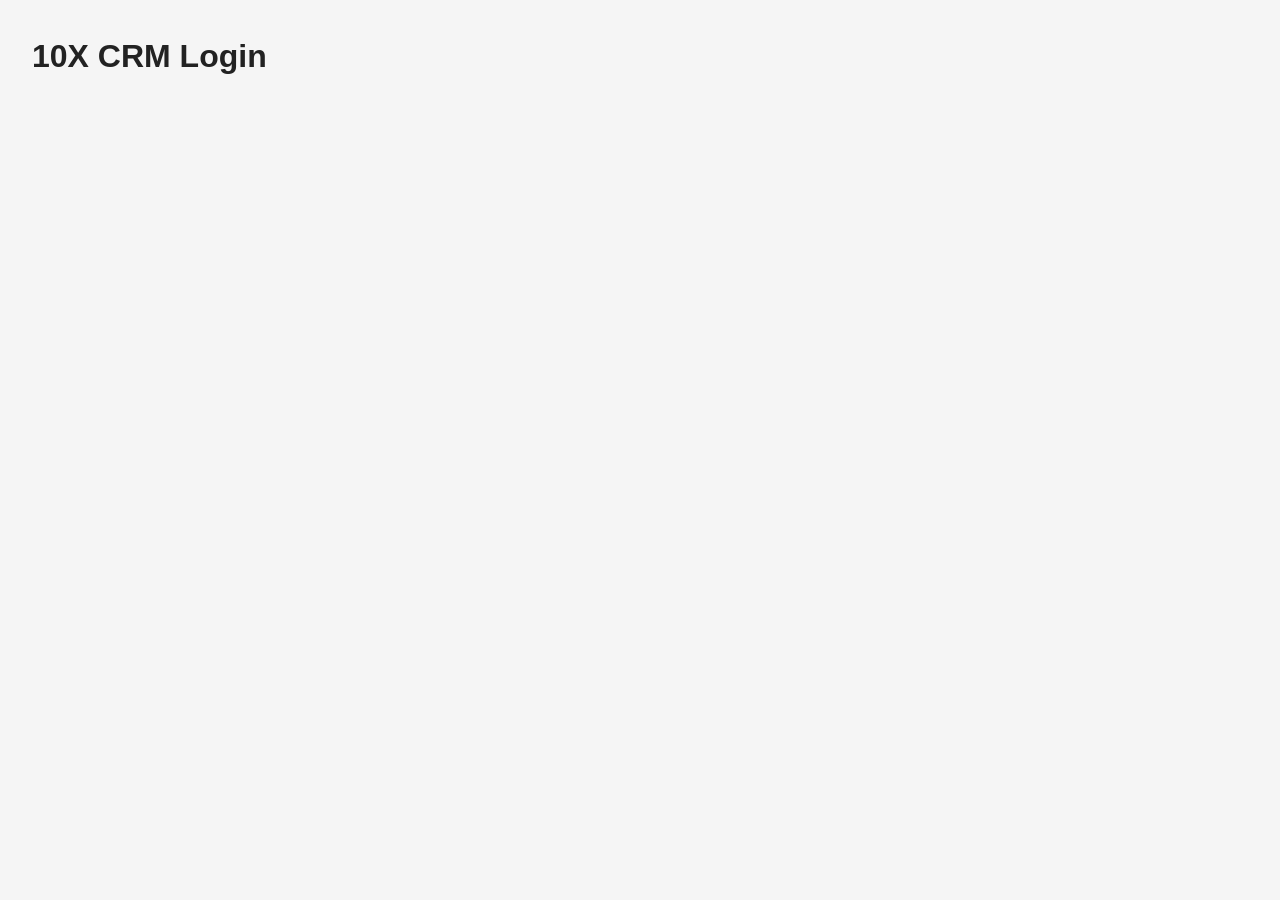
==== index.html @ b61052a3 "Initialize 10X CRM project structure" ====
<!DOCTYPE html>
<html lang="en">
<head>
  <meta charset="UTF-8">
  <meta name="viewport" content="width=device-width, initial-scale=1.0">
  <title>10X CRM | Login</title>
  <link rel="stylesheet" href="css/style.css">
  <script src="js/login.js" defer></script>
</head>
<body>
  <h1>10X CRM Login</h1>
</body>
</html>
---- css/style.css ----
* {
  box-sizing: border-box;
  margin: 0;
  padding: 0;
}

body {
  min-height: 100vh;
  padding: 2rem;
  font-family: Arial, sans-serif;
  line-height: 1.5;
  color: #222;
  background-color: #f5f5f5;
}
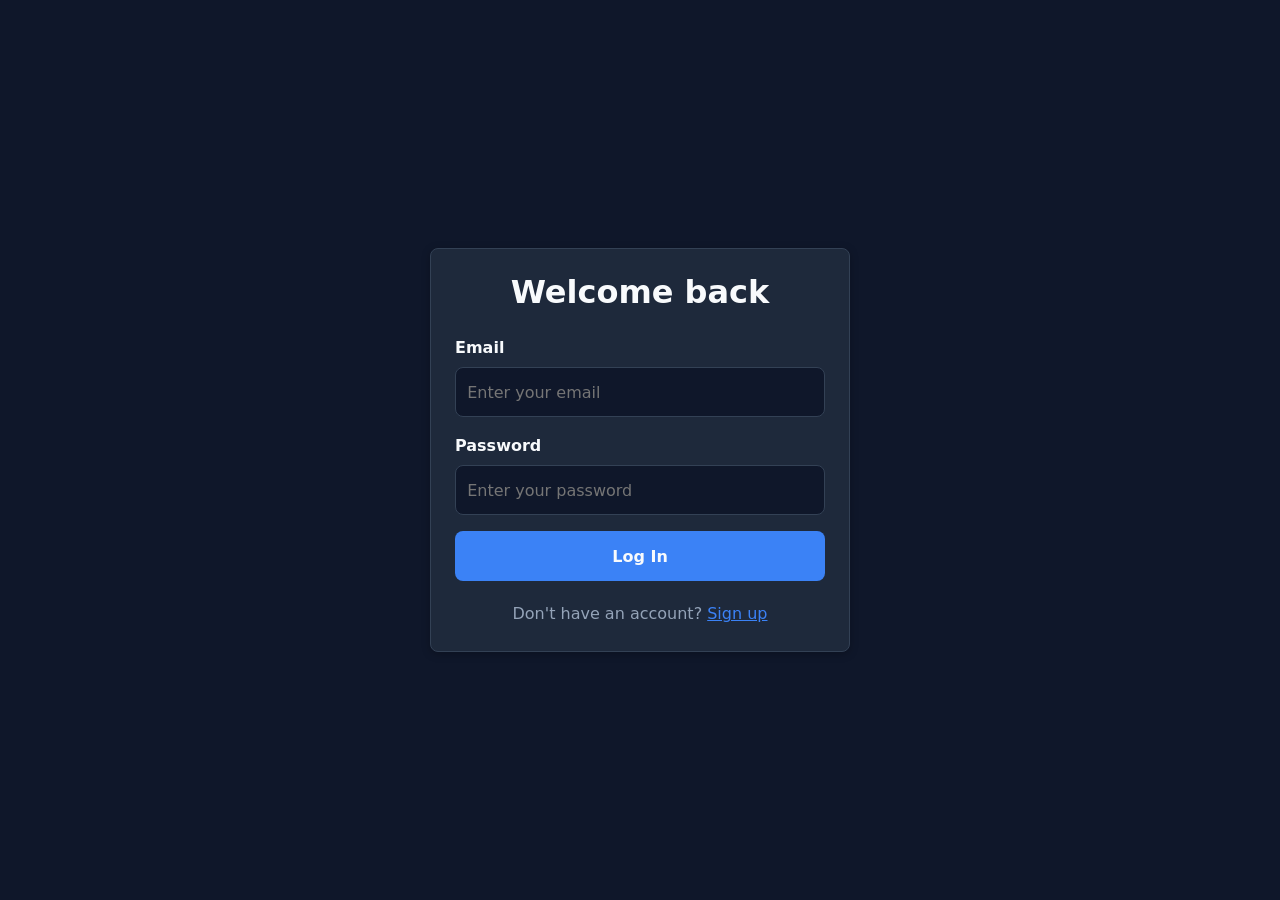
==== commit 3e839793: "build login page layout" ====
--- a/index.html
+++ b/index.html
@@ -8,6 +8,48 @@
   <script src="js/login.js" defer></script>
 </head>
 <body>
-  <h1>10X CRM Login</h1>
+  <main class="container auth-layout">
+    <!-- Login Card -->
+    <section class="card auth-card">
+      <h1 class="page-title">Welcome back</h1>
+
+      <!-- Login Form -->
+      <form>
+        <div class="form-group">
+          <label class="form-label" for="email">Email</label>
+          <input
+            class="form-input"
+            type="email"
+            id="email"
+            name="email"
+            placeholder="Enter your email"
+            required
+          >
+          <p class="error-message"></p>
+        </div>
+
+        <div class="form-group">
+          <label class="form-label" for="password">Password</label>
+          <input
+            class="form-input"
+            type="password"
+            id="password"
+            name="password"
+            placeholder="Enter your password"
+            required
+          >
+          <p class="error-message"></p>
+        </div>
+
+        <button class="btn btn-primary" type="button">Log In</button>
+      </form>
+
+      <!-- Sign Up Link -->
+      <p class="auth-footer text-muted">
+        Don't have an account?
+        <a class="auth-link" href="signup.html">Sign up</a>
+      </p>
+    </section>
+  </main>
 </body>
 </html>
--- a/css/style.css
+++ b/css/style.css
@@ -4,11 +4,204 @@
   padding: 0;
 }
 
+:root {
+  --color-background: #0f172a;
+  --color-surface: #1e293b;
+  --color-text: #f8fafc;
+  --color-text-muted: #94a3b8;
+  --color-border: #334155;
+  --color-accent: #3b82f6;
+  --color-accent-hover: #2563eb;
+  --color-success: #22c55e;
+  --color-error: #ef4444;
+  --border-radius: 8px;
+  --shadow-small: 0 2px 8px rgba(0, 0, 0, 0.25);
+}
+
 body {
   min-height: 100vh;
+  font-family: system-ui, -apple-system, BlinkMacSystemFont, "Segoe UI", sans-serif;
+  line-height: 1.6;
+  color: var(--color-text);
+  background-color: var(--color-background);
+}
+
+.container {
+  width: 100%;
+  max-width: 1100px;
+  margin: 0 auto;
   padding: 2rem;
-  font-family: Arial, sans-serif;
-  line-height: 1.5;
-  color: #222;
-  background-color: #f5f5f5;
-}
+}
+
+.card {
+  padding: 1.5rem;
+  background-color: var(--color-surface);
+  border: 1px solid var(--color-border);
+  border-radius: var(--border-radius);
+  box-shadow: var(--shadow-small);
+}
+
+.page-title {
+  margin-bottom: 1.5rem;
+  font-size: 2rem;
+  line-height: 1.2;
+}
+
+.text-muted {
+  color: var(--color-text-muted);
+}
+
+.hidden {
+  display: none;
+}
+
+.btn {
+  display: inline-block;
+  padding: 0.7rem 1.1rem;
+  font: inherit;
+  font-weight: 600;
+  color: var(--color-text);
+  text-align: center;
+  cursor: pointer;
+  border: 1px solid transparent;
+  border-radius: var(--border-radius);
+  transition: background-color 0.2s ease;
+}
+
+.btn-primary {
+  background-color: var(--color-accent);
+}
+
+.btn-primary:hover {
+  background-color: var(--color-accent-hover);
+}
+
+.btn-danger {
+  background-color: var(--color-error);
+}
+
+.btn-danger:hover {
+  background-color: #dc2626;
+}
+
+.form-group {
+  margin-bottom: 1rem;
+}
+
+.form-label {
+  display: block;
+  margin-bottom: 0.4rem;
+  font-weight: 600;
+}
+
+.form-input,
+.form-select {
+  width: 100%;
+  padding: 0.7rem;
+  font: inherit;
+  color: var(--color-text);
+  background-color: var(--color-background);
+  border: 1px solid var(--color-border);
+  border-radius: var(--border-radius);
+}
+
+.form-input:focus,
+.form-select:focus {
+  border-color: var(--color-accent);
+  outline: 2px solid var(--color-accent);
+  outline-offset: 1px;
+}
+
+.input-error {
+  border-color: var(--color-error);
+}
+
+.error-message {
+  margin-top: 0.35rem;
+  font-size: 0.875rem;
+  color: var(--color-error);
+}
+
+.auth-layout {
+  display: flex;
+  align-items: center;
+  justify-content: center;
+  min-height: 100vh;
+}
+
+.auth-card {
+  width: 100%;
+  max-width: 420px;
+}
+
+.auth-card .page-title {
+  text-align: center;
+}
+
+.auth-card .btn {
+  width: 100%;
+}
+
+.auth-footer {
+  margin-top: 1.25rem;
+  text-align: center;
+}
+
+.auth-link {
+  color: var(--color-accent);
+}
+
+.auth-link:hover {
+  color: var(--color-accent-hover);
+}
+
+.toast-container {
+  position: fixed;
+  top: 1rem;
+  right: 1rem;
+  z-index: 1000;
+  width: min(360px, calc(100% - 2rem));
+}
+
+.toast {
+  padding: 1rem;
+  margin-bottom: 0.75rem;
+  color: var(--color-text);
+  background-color: var(--color-surface);
+  border: 1px solid var(--color-border);
+  border-radius: var(--border-radius);
+  box-shadow: var(--shadow-small);
+}
+
+.toast-success {
+  border-left: 4px solid var(--color-success);
+}
+
+.toast-error {
+  border-left: 4px solid var(--color-error);
+}
+
+@media (max-width: 599px) {
+  .container {
+    padding: 1rem;
+  }
+
+  .card {
+    padding: 1rem;
+  }
+
+  .page-title {
+    font-size: 1.6rem;
+  }
+
+  .btn {
+    width: 100%;
+  }
+
+  .toast-container {
+    top: 0.75rem;
+    right: 0.75rem;
+    left: 0.75rem;
+    width: auto;
+  }
+}
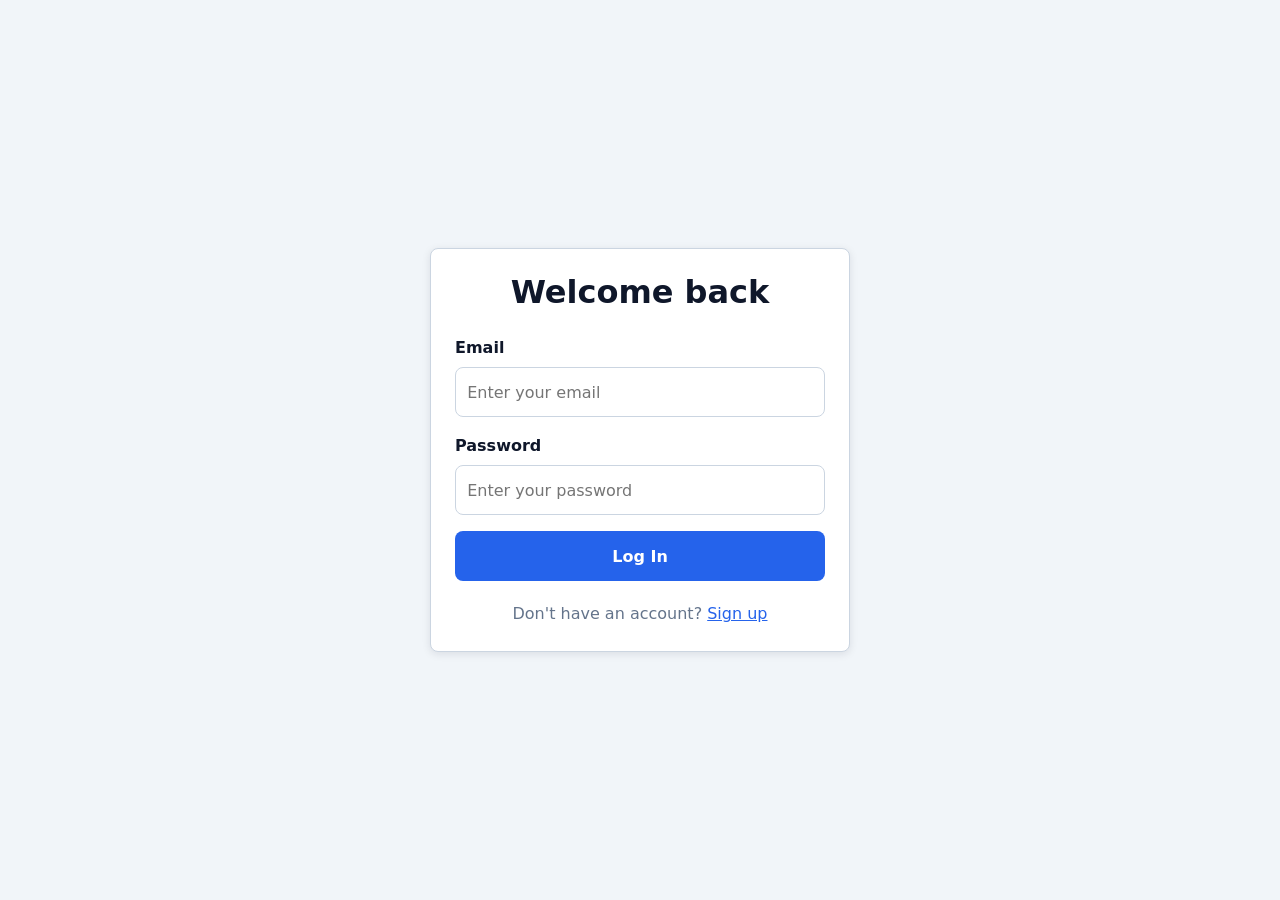
==== commit 27cb9943: "align authentication flow with PRD" ====
--- a/index.html
+++ b/index.html
@@ -5,6 +5,7 @@
   <meta name="viewport" content="width=device-width, initial-scale=1.0">
   <title>10X CRM | Login</title>
   <link rel="stylesheet" href="css/style.css">
+  <script src="js/guard.js"></script>
   <script src="js/login.js" defer></script>
 </head>
 <body>
@@ -41,7 +42,7 @@
           <p class="error-message"></p>
         </div>
 
-        <button class="btn btn-primary" type="button">Log In</button>
+        <button class="btn btn-primary" type="submit">Log In</button>
       </form>
 
       <!-- Sign Up Link -->
@@ -51,5 +52,8 @@
       </p>
     </section>
   </main>
+
+  <!-- Toast Messages -->
+  <div class="toast-container"></div>
 </body>
 </html>
--- a/css/style.css
+++ b/css/style.css
@@ -5,6 +5,23 @@
 }
 
 :root {
+  --color-background: #f1f5f9;
+  --color-surface: #ffffff;
+  --color-text: #0f172a;
+  --color-text-muted: #64748b;
+  --color-border: #cbd5e1;
+  --color-accent: #2563eb;
+  --color-accent-hover: #1d4ed8;
+  --color-success: #16a34a;
+  --color-error: #dc2626;
+  --color-input: #ffffff;
+  --color-navigation: #ffffff;
+  --color-button-text: #ffffff;
+  --border-radius: 8px;
+  --shadow-small: 0 2px 8px rgba(15, 23, 42, 0.1);
+}
+
+html[data-theme="dark"] {
   --color-background: #0f172a;
   --color-surface: #1e293b;
   --color-text: #f8fafc;
@@ -14,7 +31,9 @@
   --color-accent-hover: #2563eb;
   --color-success: #22c55e;
   --color-error: #ef4444;
-  --border-radius: 8px;
+  --color-input: #0f172a;
+  --color-navigation: #1e293b;
+  --color-button-text: #ffffff;
   --shadow-small: 0 2px 8px rgba(0, 0, 0, 0.25);
 }
 
@@ -26,7 +45,8 @@
   background-color: var(--color-background);
 }
 
-.container {
+.container,
+.page-container {
   width: 100%;
   max-width: 1100px;
   margin: 0 auto;
@@ -69,6 +89,7 @@
 }
 
 .btn-primary {
+  color: var(--color-button-text);
   background-color: var(--color-accent);
 }
 
@@ -76,12 +97,27 @@
   background-color: var(--color-accent-hover);
 }
 
+.btn-secondary {
+  background-color: var(--color-surface);
+  border-color: var(--color-border);
+}
+
+.btn-secondary:hover {
+  background-color: var(--color-border);
+}
+
 .btn-danger {
+  color: var(--color-button-text);
   background-color: var(--color-error);
 }
 
 .btn-danger:hover {
   background-color: #dc2626;
+}
+
+.btn:disabled {
+  cursor: not-allowed;
+  opacity: 0.65;
 }
 
 .form-group {
@@ -100,7 +136,7 @@
   padding: 0.7rem;
   font: inherit;
   color: var(--color-text);
-  background-color: var(--color-background);
+  background-color: var(--color-input);
   border: 1px solid var(--color-border);
   border-radius: var(--border-radius);
 }
@@ -120,6 +156,330 @@
   margin-top: 0.35rem;
   font-size: 0.875rem;
   color: var(--color-error);
+}
+
+.app-header {
+  background-color: var(--color-navigation);
+  border-bottom: 1px solid var(--color-border);
+  box-shadow: var(--shadow-small);
+}
+
+.navbar {
+  display: flex;
+  align-items: center;
+  gap: 2rem;
+  padding-top: 1rem;
+  padding-bottom: 1rem;
+}
+
+.navbar-brand {
+  color: var(--color-text);
+  font-size: 1.25rem;
+  font-weight: 700;
+  text-decoration: none;
+  white-space: nowrap;
+}
+
+.navbar-links {
+  display: flex;
+  align-items: center;
+  gap: 0.5rem;
+}
+
+.nav-link {
+  padding: 0.4rem 0.7rem;
+  color: var(--color-text-muted);
+  text-decoration: none;
+  border-radius: var(--border-radius);
+}
+
+.nav-link:hover {
+  color: var(--color-text);
+  background-color: var(--color-border);
+}
+
+.nav-link.active {
+  color: var(--color-button-text);
+  background-color: var(--color-accent);
+}
+
+.navbar-actions {
+  display: flex;
+  align-items: center;
+  gap: 0.75rem;
+  margin-left: auto;
+}
+
+.dashboard-header {
+  display: flex;
+  align-items: flex-start;
+  justify-content: space-between;
+  gap: 2rem;
+}
+
+.dashboard-header .page-title {
+  margin-bottom: 0.5rem;
+}
+
+.dashboard-date {
+  font-weight: 600;
+  white-space: nowrap;
+}
+
+.page-header {
+  display: flex;
+  align-items: flex-start;
+  justify-content: space-between;
+  gap: 2rem;
+}
+
+.page-header .page-title {
+  margin-bottom: 0.5rem;
+}
+
+.clients-controls {
+  display: grid;
+  grid-template-columns: 2fr 1fr 1fr;
+  gap: 1rem;
+  margin-top: 2rem;
+}
+
+.control-group {
+  display: flex;
+  flex-direction: column;
+}
+
+.table-container {
+  margin-top: 2rem;
+  overflow-x: auto;
+}
+
+.clients-table {
+  width: 100%;
+  min-width: 760px;
+  border-collapse: collapse;
+}
+
+.clients-table th,
+.clients-table td {
+  padding: 0.9rem;
+  text-align: left;
+  border-bottom: 1px solid var(--color-border);
+}
+
+.clients-table th {
+  color: var(--color-text-muted);
+  font-size: 0.875rem;
+  background-color: var(--color-background);
+}
+
+.clients-table tbody tr:last-child td {
+  border-bottom: 0;
+}
+
+.status-badge {
+  display: inline-block;
+  padding: 0.25rem 0.55rem;
+  font-size: 0.8rem;
+  font-weight: 600;
+  line-height: 1.2;
+  background-color: var(--color-background);
+  border: 1px solid currentColor;
+  border-radius: 999px;
+}
+
+.status-lead {
+  color: var(--color-accent);
+}
+
+.status-contacted {
+  color: var(--color-text-muted);
+}
+
+.status-won {
+  color: var(--color-success);
+}
+
+.status-lost {
+  color: var(--color-error);
+}
+
+.view-client-button {
+  padding: 0.45rem 0.75rem;
+  white-space: nowrap;
+}
+
+.empty-message {
+  display: none;
+  padding: 2rem;
+  color: var(--color-text-muted);
+  text-align: center;
+}
+
+.empty-message.visible {
+  display: block;
+}
+
+.data-state {
+  display: grid;
+  justify-items: center;
+  gap: 1rem;
+  padding: 2rem;
+  color: var(--color-text-muted);
+  text-align: center;
+}
+
+.data-state.hidden {
+  display: none;
+}
+
+.client-details-card {
+  margin-top: 2rem;
+}
+
+.client-details-actions {
+  display: flex;
+  justify-content: flex-end;
+  gap: 0.75rem;
+  margin-top: 1rem;
+}
+
+.form-actions {
+  display: flex;
+  gap: 0.75rem;
+  margin-top: 1.5rem;
+}
+
+.client-notes-section {
+  margin-top: 2rem;
+}
+
+.section-header {
+  margin-bottom: 1rem;
+}
+
+.form-textarea {
+  min-height: 7rem;
+  resize: vertical;
+}
+
+.notes-list {
+  display: grid;
+  gap: 1rem;
+  margin-top: 1.5rem;
+}
+
+.note-card {
+  padding: 1rem;
+  background-color: var(--color-background);
+  border: 1px solid var(--color-border);
+  border-radius: var(--border-radius);
+}
+
+.note-text {
+  overflow-wrap: anywhere;
+  white-space: pre-wrap;
+}
+
+.note-date {
+  margin-top: 0.75rem;
+  font-size: 0.875rem;
+}
+
+.profile-card {
+  width: 100%;
+  max-width: 640px;
+  margin-top: 2rem;
+}
+
+.profile-actions {
+  display: flex;
+  justify-content: flex-end;
+  margin-top: 1.5rem;
+}
+
+.danger-zone {
+  border-color: var(--color-error);
+}
+
+.danger-zone .section-header h2 {
+  color: var(--color-error);
+}
+
+.modal {
+  position: fixed;
+  inset: 0;
+  z-index: 900;
+  display: flex;
+  align-items: center;
+  justify-content: center;
+  padding: 1rem;
+  background-color: rgba(15, 23, 42, 0.7);
+}
+
+.modal.hidden {
+  display: none;
+}
+
+.modal-content {
+  width: min(520px, 100%);
+  max-height: calc(100vh - 2rem);
+  padding: 1.5rem;
+  overflow-y: auto;
+  background-color: var(--color-surface);
+  border: 1px solid var(--color-border);
+  border-radius: var(--border-radius);
+  box-shadow: var(--shadow-small);
+}
+
+.modal-header {
+  display: flex;
+  align-items: center;
+  justify-content: space-between;
+  gap: 1rem;
+  margin-bottom: 1.5rem;
+}
+
+.modal-close-button {
+  padding: 0.25rem 0.5rem;
+  font: inherit;
+  font-size: 1.75rem;
+  line-height: 1;
+  color: var(--color-text-muted);
+  cursor: pointer;
+  background-color: transparent;
+  border: 0;
+}
+
+.modal-close-button:hover {
+  color: var(--color-text);
+}
+
+.stats-grid {
+  display: grid;
+  grid-template-columns: repeat(4, minmax(0, 1fr));
+  gap: 1rem;
+  margin-top: 2rem;
+}
+
+.stats-grid.hidden {
+  display: none;
+}
+
+.stat-card {
+  display: flex;
+  flex-direction: column;
+  gap: 0.5rem;
+}
+
+.stat-label {
+  color: var(--color-text-muted);
+}
+
+.stat-value {
+  font-size: 2rem;
+  font-weight: 700;
+  line-height: 1.2;
 }
 
 .auth-layout {
@@ -181,8 +541,15 @@
   border-left: 4px solid var(--color-error);
 }
 
+@media (max-width: 900px) {
+  .stats-grid {
+    grid-template-columns: repeat(2, minmax(0, 1fr));
+  }
+}
+
 @media (max-width: 599px) {
-  .container {
+  .container,
+  .page-container {
     padding: 1rem;
   }
 
@@ -196,6 +563,51 @@
 
   .btn {
     width: 100%;
+  }
+
+  .navbar {
+    flex-wrap: wrap;
+    gap: 0.75rem 1rem;
+  }
+
+  .navbar-links {
+    order: 3;
+    width: 100%;
+  }
+
+  .navbar-actions .btn {
+    width: auto;
+  }
+
+  .dashboard-header {
+    flex-direction: column;
+    gap: 1rem;
+  }
+
+  .page-header {
+    flex-direction: column;
+    gap: 1rem;
+  }
+
+  .page-header .btn {
+    width: 100%;
+  }
+
+  .clients-controls {
+    grid-template-columns: 1fr;
+  }
+
+  .stats-grid {
+    grid-template-columns: 1fr;
+  }
+
+  .client-details-actions,
+  .form-actions {
+    flex-direction: column;
+  }
+
+  .modal-content {
+    padding: 1rem;
   }
 
   .toast-container {
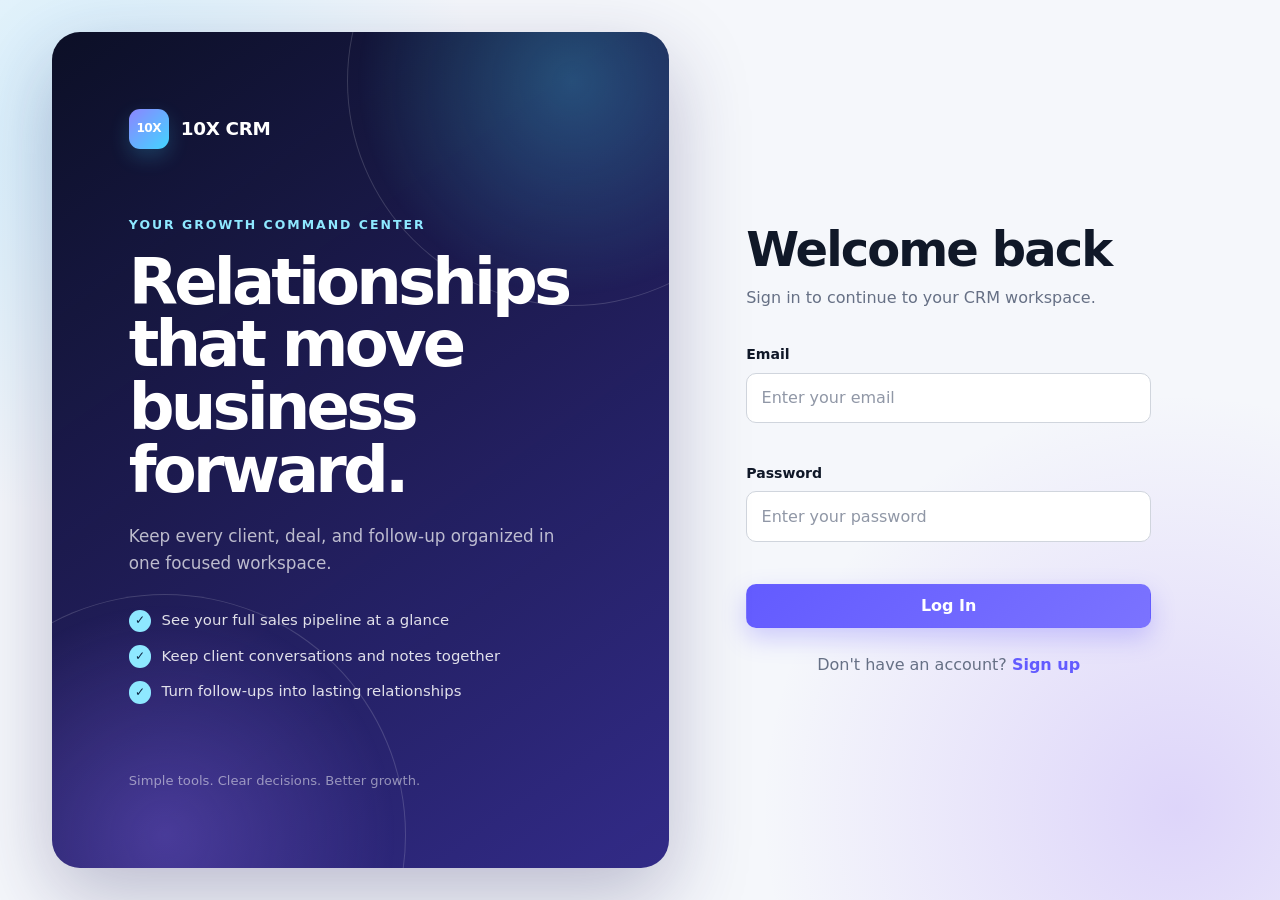
==== commit a4c4539b: "redesign CRM interface with modern visual system" ====
--- a/index.html
+++ b/index.html
@@ -8,48 +8,76 @@
   <script src="js/guard.js"></script>
   <script src="js/login.js" defer></script>
 </head>
-<body>
+<body class="auth-page">
   <main class="container auth-layout">
-    <!-- Login Card -->
-    <section class="card auth-card">
-      <h1 class="page-title">Welcome back</h1>
+    <!-- Product Introduction -->
+    <section class="auth-showcase">
+      <a class="auth-brand" href="index.html">
+        <span class="auth-brand-mark">10X</span>
+        <span>10X CRM</span>
+      </a>
 
-      <!-- Login Form -->
-      <form>
-        <div class="form-group">
-          <label class="form-label" for="email">Email</label>
-          <input
-            class="form-input"
-            type="email"
-            id="email"
-            name="email"
-            placeholder="Enter your email"
-            required
-          >
-          <p class="error-message"></p>
-        </div>
+      <div class="auth-showcase-content">
+        <p class="auth-eyebrow">Your growth command center</p>
+        <h2 class="auth-showcase-title">Relationships that move business forward.</h2>
+        <p class="auth-showcase-text">
+          Keep every client, deal, and follow-up organized in one focused
+          workspace.
+        </p>
 
-        <div class="form-group">
-          <label class="form-label" for="password">Password</label>
-          <input
-            class="form-input"
-            type="password"
-            id="password"
-            name="password"
-            placeholder="Enter your password"
-            required
-          >
-          <p class="error-message"></p>
-        </div>
+        <ul class="auth-benefits">
+          <li>See your full sales pipeline at a glance</li>
+          <li>Keep client conversations and notes together</li>
+          <li>Turn follow-ups into lasting relationships</li>
+        </ul>
+      </div>
 
-        <button class="btn btn-primary" type="submit">Log In</button>
-      </form>
+      <p class="auth-showcase-footer">Simple tools. Clear decisions. Better growth.</p>
+    </section>
 
-      <!-- Sign Up Link -->
-      <p class="auth-footer text-muted">
-        Don't have an account?
-        <a class="auth-link" href="signup.html">Sign up</a>
-      </p>
+    <!-- Login Form -->
+    <section class="auth-form-panel">
+      <div class="card auth-card">
+        <h1 class="page-title">Welcome back</h1>
+        <p class="auth-intro text-muted">
+          Sign in to continue to your CRM workspace.
+        </p>
+
+        <form>
+          <div class="form-group">
+            <label class="form-label" for="email">Email</label>
+            <input
+              class="form-input"
+              type="email"
+              id="email"
+              name="email"
+              placeholder="Enter your email"
+              required
+            >
+            <p class="error-message"></p>
+          </div>
+
+          <div class="form-group">
+            <label class="form-label" for="password">Password</label>
+            <input
+              class="form-input"
+              type="password"
+              id="password"
+              name="password"
+              placeholder="Enter your password"
+              required
+            >
+            <p class="error-message"></p>
+          </div>
+
+          <button class="btn btn-primary" type="submit">Log In</button>
+        </form>
+
+        <p class="auth-footer text-muted">
+          Don't have an account?
+          <a class="auth-link" href="signup.html">Sign up</a>
+        </p>
+      </div>
     </section>
   </main>
 
--- a/css/style.css
+++ b/css/style.css
@@ -1,3 +1,7 @@
+/* --------------------------------------------------
+   1. Reset and design tokens
+-------------------------------------------------- */
+
 * {
   box-sizing: border-box;
   margin: 0;
@@ -5,66 +9,132 @@
 }
 
 :root {
-  --color-background: #f1f5f9;
+  --color-background: #f5f7fb;
   --color-surface: #ffffff;
-  --color-text: #0f172a;
-  --color-text-muted: #64748b;
-  --color-border: #cbd5e1;
-  --color-accent: #2563eb;
-  --color-accent-hover: #1d4ed8;
-  --color-success: #16a34a;
-  --color-error: #dc2626;
+  --color-surface-soft: #f0f2ff;
+  --color-surface-raised: #ffffff;
+  --color-text: #101828;
+  --color-text-muted: #667085;
+  --color-border: #e4e7ec;
+  --color-border-strong: #d0d5dd;
+  --color-accent: #635bff;
+  --color-accent-hover: #5048e5;
+  --color-accent-soft: #eeecff;
+  --color-success: #12a66a;
+  --color-success-soft: #e9f9f1;
+  --color-error: #e5484d;
+  --color-error-soft: #fff0f0;
+  --color-warning: #e9840f;
+  --color-warning-soft: #fff6e8;
+  --color-info: #0b8fcf;
+  --color-info-soft: #e8f6fc;
   --color-input: #ffffff;
-  --color-navigation: #ffffff;
+  --color-navigation: rgba(255, 255, 255, 0.9);
   --color-button-text: #ffffff;
-  --border-radius: 8px;
-  --shadow-small: 0 2px 8px rgba(15, 23, 42, 0.1);
+  --border-radius: 16px;
+  --border-radius-small: 10px;
+  --shadow-small: 0 1px 3px rgba(16, 24, 40, 0.08);
+  --shadow-card: 0 18px 45px rgba(53, 56, 122, 0.1);
+  --shadow-accent: 0 10px 24px rgba(99, 91, 255, 0.28);
 }
 
 html[data-theme="dark"] {
-  --color-background: #0f172a;
-  --color-surface: #1e293b;
-  --color-text: #f8fafc;
-  --color-text-muted: #94a3b8;
-  --color-border: #334155;
-  --color-accent: #3b82f6;
-  --color-accent-hover: #2563eb;
-  --color-success: #22c55e;
-  --color-error: #ef4444;
-  --color-input: #0f172a;
-  --color-navigation: #1e293b;
+  --color-background: #090d18;
+  --color-surface: #121827;
+  --color-surface-soft: #191f34;
+  --color-surface-raised: #182033;
+  --color-text: #f4f6fb;
+  --color-text-muted: #98a2b3;
+  --color-border: #273247;
+  --color-border-strong: #3a465c;
+  --color-accent: #8a84ff;
+  --color-accent-hover: #a29dff;
+  --color-accent-soft: #242349;
+  --color-success: #42d397;
+  --color-success-soft: #112f27;
+  --color-error: #ff7478;
+  --color-error-soft: #381d24;
+  --color-warning: #ffb454;
+  --color-warning-soft: #342617;
+  --color-info: #58c7f3;
+  --color-info-soft: #132e3d;
+  --color-input: #0e1422;
+  --color-navigation: rgba(18, 24, 39, 0.9);
   --color-button-text: #ffffff;
-  --shadow-small: 0 2px 8px rgba(0, 0, 0, 0.25);
+  --shadow-small: 0 1px 3px rgba(0, 0, 0, 0.28);
+  --shadow-card: 0 18px 48px rgba(0, 0, 0, 0.25);
+  --shadow-accent: 0 10px 28px rgba(99, 91, 255, 0.28);
+}
+
+html {
+  color-scheme: light;
+  scroll-behavior: smooth;
+}
+
+html[data-theme="dark"] {
+  color-scheme: dark;
 }
 
 body {
   min-height: 100vh;
-  font-family: system-ui, -apple-system, BlinkMacSystemFont, "Segoe UI", sans-serif;
+  font-family:
+    Inter, ui-sans-serif, system-ui, -apple-system, BlinkMacSystemFont,
+    "Segoe UI", sans-serif;
   line-height: 1.6;
   color: var(--color-text);
-  background-color: var(--color-background);
-}
+  background:
+    radial-gradient(circle at 10% 0%, rgba(99, 91, 255, 0.08), transparent 28rem),
+    var(--color-background);
+}
+
+button,
+input,
+select,
+textarea {
+  font: inherit;
+}
+
+button,
+a {
+  -webkit-tap-highlight-color: transparent;
+}
+
+img {
+  display: block;
+  max-width: 100%;
+}
+
+/* --------------------------------------------------
+   2. Shared layout and utility classes
+-------------------------------------------------- */
 
 .container,
 .page-container {
-  width: 100%;
-  max-width: 1100px;
+  width: min(100%, 1240px);
   margin: 0 auto;
-  padding: 2rem;
+  padding-right: 2rem;
+  padding-left: 2rem;
+}
+
+.page-container {
+  padding-top: 3rem;
+  padding-bottom: 4rem;
 }
 
 .card {
   padding: 1.5rem;
-  background-color: var(--color-surface);
+  background: var(--color-surface);
   border: 1px solid var(--color-border);
   border-radius: var(--border-radius);
   box-shadow: var(--shadow-small);
 }
 
 .page-title {
-  margin-bottom: 1.5rem;
-  font-size: 2rem;
-  line-height: 1.2;
+  margin-bottom: 0.55rem;
+  font-size: clamp(2rem, 4vw, 2.8rem);
+  font-weight: 750;
+  line-height: 1.12;
+  letter-spacing: -0.04em;
 }
 
 .text-muted {
@@ -75,384 +145,488 @@
   display: none;
 }
 
+.section-header {
+  margin-bottom: 1.35rem;
+}
+
+.section-header h2 {
+  font-size: 1.15rem;
+  line-height: 1.3;
+  letter-spacing: -0.02em;
+}
+
+.section-header p {
+  margin-top: 0.3rem;
+  font-size: 0.92rem;
+}
+
+/* --------------------------------------------------
+   3. Buttons
+-------------------------------------------------- */
+
 .btn {
-  display: inline-block;
-  padding: 0.7rem 1.1rem;
-  font: inherit;
-  font-weight: 600;
+  display: inline-flex;
+  align-items: center;
+  justify-content: center;
+  min-height: 44px;
+  padding: 0.7rem 1.05rem;
   color: var(--color-text);
+  font-weight: 650;
+  line-height: 1.2;
   text-align: center;
+  text-decoration: none;
   cursor: pointer;
+  background: transparent;
   border: 1px solid transparent;
-  border-radius: var(--border-radius);
-  transition: background-color 0.2s ease;
+  border-radius: var(--border-radius-small);
+  transition:
+    transform 0.18s ease,
+    background-color 0.18s ease,
+    border-color 0.18s ease,
+    box-shadow 0.18s ease;
+}
+
+.btn:hover {
+  transform: translateY(-1px);
+}
+
+.btn:active {
+  transform: translateY(0);
+}
+
+.btn:focus-visible {
+  outline: 3px solid rgba(99, 91, 255, 0.24);
+  outline-offset: 2px;
 }
 
 .btn-primary {
   color: var(--color-button-text);
-  background-color: var(--color-accent);
+  background: linear-gradient(135deg, var(--color-accent), #7b73ff);
+  box-shadow: var(--shadow-accent);
 }
 
 .btn-primary:hover {
-  background-color: var(--color-accent-hover);
+  background: linear-gradient(135deg, var(--color-accent-hover), #6c64f4);
+  box-shadow: 0 12px 28px rgba(99, 91, 255, 0.34);
 }
 
 .btn-secondary {
-  background-color: var(--color-surface);
+  background: var(--color-surface);
   border-color: var(--color-border);
+  box-shadow: var(--shadow-small);
 }
 
 .btn-secondary:hover {
-  background-color: var(--color-border);
+  background: var(--color-surface-soft);
+  border-color: var(--color-border-strong);
 }
 
 .btn-danger {
   color: var(--color-button-text);
-  background-color: var(--color-error);
+  background: var(--color-error);
+  box-shadow: 0 8px 18px rgba(229, 72, 77, 0.2);
 }
 
 .btn-danger:hover {
-  background-color: #dc2626;
+  background: #d93b40;
 }
 
 .btn:disabled {
   cursor: not-allowed;
-  opacity: 0.65;
-}
+  opacity: 0.6;
+  transform: none;
+}
+
+/* --------------------------------------------------
+   4. Forms
+-------------------------------------------------- */
 
 .form-group {
-  margin-bottom: 1rem;
+  margin-bottom: 1.1rem;
 }
 
 .form-label {
   display: block;
-  margin-bottom: 0.4rem;
-  font-weight: 600;
+  margin-bottom: 0.45rem;
+  color: var(--color-text);
+  font-size: 0.88rem;
+  font-weight: 650;
 }
 
 .form-input,
 .form-select {
   width: 100%;
-  padding: 0.7rem;
-  font: inherit;
+  min-height: 48px;
+  padding: 0.72rem 0.9rem;
   color: var(--color-text);
-  background-color: var(--color-input);
-  border: 1px solid var(--color-border);
-  border-radius: var(--border-radius);
+  background: var(--color-input);
+  border: 1px solid var(--color-border-strong);
+  border-radius: var(--border-radius-small);
+  outline: none;
+  transition:
+    border-color 0.18s ease,
+    box-shadow 0.18s ease,
+    background-color 0.18s ease;
+}
+
+.form-input::placeholder {
+  color: var(--color-text-muted);
+  opacity: 0.72;
+}
+
+.form-input:hover,
+.form-select:hover {
+  border-color: var(--color-accent);
 }
 
 .form-input:focus,
 .form-select:focus {
   border-color: var(--color-accent);
-  outline: 2px solid var(--color-accent);
-  outline-offset: 1px;
+  box-shadow: 0 0 0 4px rgba(99, 91, 255, 0.13);
+}
+
+.form-textarea {
+  min-height: 8rem;
+  resize: vertical;
 }
 
 .input-error {
   border-color: var(--color-error);
+  box-shadow: 0 0 0 3px rgba(229, 72, 77, 0.1);
 }
 
 .error-message {
+  min-height: 1.2em;
   margin-top: 0.35rem;
-  font-size: 0.875rem;
   color: var(--color-error);
-}
-
-.app-header {
-  background-color: var(--color-navigation);
-  border-bottom: 1px solid var(--color-border);
-  box-shadow: var(--shadow-small);
-}
-
-.navbar {
-  display: flex;
-  align-items: center;
-  gap: 2rem;
-  padding-top: 1rem;
-  padding-bottom: 1rem;
-}
-
-.navbar-brand {
-  color: var(--color-text);
-  font-size: 1.25rem;
+  font-size: 0.8rem;
+}
+
+.form-actions {
+  display: flex;
+  flex-wrap: wrap;
+  gap: 0.75rem;
+  margin-top: 1.5rem;
+}
+
+/* --------------------------------------------------
+   5. Authentication pages
+-------------------------------------------------- */
+
+.auth-page {
+  position: relative;
+  min-height: 100vh;
+  overflow: hidden;
+  background:
+    radial-gradient(circle at 8% 15%, rgba(75, 202, 255, 0.2), transparent 24rem),
+    radial-gradient(circle at 92% 90%, rgba(139, 92, 246, 0.22), transparent 26rem),
+    var(--color-background);
+}
+
+.auth-layout {
+  display: grid;
+  grid-template-columns: minmax(0, 1.05fr) minmax(400px, 0.95fr);
+  min-height: 100vh;
+  padding-top: 2rem;
+  padding-bottom: 2rem;
+}
+
+.auth-showcase {
+  position: relative;
+  display: flex;
+  flex-direction: column;
+  justify-content: space-between;
+  min-height: calc(100vh - 4rem);
+  padding: clamp(2.5rem, 6vw, 5rem);
+  overflow: hidden;
+  color: #ffffff;
+  background:
+    linear-gradient(145deg, rgba(9, 13, 31, 0.88), rgba(51, 43, 139, 0.92)),
+    #24215d;
+  border-radius: 28px;
+  box-shadow: 0 28px 80px rgba(36, 33, 93, 0.28);
+}
+
+.auth-showcase::before,
+.auth-showcase::after {
+  position: absolute;
+  content: "";
+  border: 1px solid rgba(255, 255, 255, 0.16);
+  border-radius: 50%;
+}
+
+.auth-showcase::before {
+  top: -11rem;
+  right: -8rem;
+  width: 28rem;
+  height: 28rem;
+  background: radial-gradient(circle, rgba(74, 220, 255, 0.28), transparent 68%);
+}
+
+.auth-showcase::after {
+  bottom: -13rem;
+  left: -8rem;
+  width: 30rem;
+  height: 30rem;
+  background: radial-gradient(circle, rgba(147, 113, 255, 0.32), transparent 68%);
+}
+
+.auth-brand,
+.auth-showcase-content,
+.auth-showcase-footer {
+  position: relative;
+  z-index: 1;
+}
+
+.auth-brand {
+  display: inline-flex;
+  align-items: center;
+  gap: 0.75rem;
+  color: #ffffff;
+  font-size: 1.15rem;
+  font-weight: 750;
+  letter-spacing: -0.02em;
+  text-decoration: none;
+}
+
+.auth-brand-mark,
+.brand-mark {
+  display: inline-flex;
+  align-items: center;
+  justify-content: center;
+  width: 2.5rem;
+  height: 2.5rem;
+  color: #ffffff;
+  font-size: 0.76rem;
+  font-weight: 800;
+  letter-spacing: -0.04em;
+  background: linear-gradient(135deg, #8c85ff, #42d5ff);
+  border-radius: 11px;
+  box-shadow: 0 8px 20px rgba(66, 213, 255, 0.2);
+}
+
+.auth-showcase-content {
+  max-width: 540px;
+}
+
+.auth-eyebrow {
+  margin-bottom: 1rem;
+  color: #8ee8ff;
+  font-size: 0.78rem;
+  font-weight: 750;
+  letter-spacing: 0.16em;
+  text-transform: uppercase;
+}
+
+.auth-showcase-title {
+  font-size: clamp(2.6rem, 5vw, 4.8rem);
+  font-weight: 750;
+  line-height: 0.98;
+  letter-spacing: -0.06em;
+}
+
+.auth-showcase-text {
+  max-width: 460px;
+  margin-top: 1.35rem;
+  color: rgba(255, 255, 255, 0.7);
+  font-size: 1.05rem;
+}
+
+.auth-benefits {
+  display: grid;
+  gap: 0.75rem;
+  margin-top: 2rem;
+  list-style: none;
+}
+
+.auth-benefits li {
+  display: flex;
+  align-items: center;
+  gap: 0.65rem;
+  color: rgba(255, 255, 255, 0.86);
+  font-size: 0.93rem;
+}
+
+.auth-benefits li::before {
+  display: inline-flex;
+  align-items: center;
+  justify-content: center;
+  width: 1.4rem;
+  height: 1.4rem;
+  color: #0d2440;
+  font-size: 0.75rem;
+  font-weight: 800;
+  content: "✓";
+  background: #8ee8ff;
+  border-radius: 50%;
+}
+
+.auth-showcase-footer {
+  color: rgba(255, 255, 255, 0.5);
+  font-size: 0.82rem;
+}
+
+.auth-form-panel {
+  display: flex;
+  align-items: center;
+  justify-content: center;
+  padding: clamp(2rem, 6vw, 5rem);
+}
+
+.auth-card {
+  width: min(100%, 440px);
+  padding: 0;
+  background: transparent;
+  border: 0;
+  box-shadow: none;
+}
+
+.auth-card .page-title {
+  margin-bottom: 0.55rem;
+  font-size: clamp(2.15rem, 4vw, 3rem);
+  text-align: left;
+}
+
+.auth-intro {
+  margin-bottom: 2rem;
+}
+
+.auth-card .btn {
+  width: 100%;
+  margin-top: 0.2rem;
+}
+
+.auth-footer {
+  margin-top: 1.5rem;
+  text-align: center;
+}
+
+.auth-link,
+.dashboard-link {
+  color: var(--color-accent);
   font-weight: 700;
   text-decoration: none;
+}
+
+.auth-link:hover,
+.dashboard-link:hover {
+  color: var(--color-accent-hover);
+}
+
+/* --------------------------------------------------
+   6. Application navigation
+-------------------------------------------------- */
+
+.app-header {
+  position: sticky;
+  top: 0;
+  z-index: 100;
+  background: var(--color-navigation);
+  border-bottom: 1px solid var(--color-border);
+  backdrop-filter: blur(18px);
+}
+
+.navbar {
+  display: flex;
+  align-items: center;
+  gap: 2.25rem;
+  min-height: 76px;
+}
+
+.navbar-brand {
+  display: inline-flex;
+  align-items: center;
+  gap: 0.7rem;
+  color: var(--color-text);
+  font-size: 1.05rem;
+  font-weight: 780;
+  letter-spacing: -0.025em;
+  text-decoration: none;
   white-space: nowrap;
 }
 
+.brand-mark {
+  width: 2.35rem;
+  height: 2.35rem;
+}
+
 .navbar-links {
   display: flex;
   align-items: center;
-  gap: 0.5rem;
+  gap: 0.25rem;
+  padding: 0.3rem;
+  background: var(--color-surface-soft);
+  border: 1px solid var(--color-border);
+  border-radius: 12px;
 }
 
 .nav-link {
-  padding: 0.4rem 0.7rem;
+  padding: 0.55rem 0.85rem;
   color: var(--color-text-muted);
+  font-size: 0.9rem;
+  font-weight: 650;
+  line-height: 1;
   text-decoration: none;
-  border-radius: var(--border-radius);
+  border-radius: 8px;
+  transition:
+    color 0.18s ease,
+    background-color 0.18s ease,
+    box-shadow 0.18s ease;
 }
 
 .nav-link:hover {
   color: var(--color-text);
-  background-color: var(--color-border);
+  background: var(--color-surface);
 }
 
 .nav-link.active {
-  color: var(--color-button-text);
-  background-color: var(--color-accent);
+  color: var(--color-text);
+  background: var(--color-surface);
+  box-shadow: var(--shadow-small);
 }
 
 .navbar-actions {
   display: flex;
   align-items: center;
-  gap: 0.75rem;
+  gap: 0.6rem;
   margin-left: auto;
 }
 
-.dashboard-header {
-  display: flex;
-  align-items: flex-start;
+.navbar-actions .btn {
+  min-height: 40px;
+  padding: 0.55rem 0.8rem;
+  font-size: 0.86rem;
+}
+
+#theme-toggle::before {
+  margin-right: 0.45rem;
+  content: "◐";
+  font-size: 1rem;
+}
+
+/* --------------------------------------------------
+   7. Page headers and dashboard
+-------------------------------------------------- */
+
+.dashboard-header,
+.page-header {
+  display: flex;
+  align-items: flex-end;
   justify-content: space-between;
   gap: 2rem;
-}
-
-.dashboard-header .page-title {
-  margin-bottom: 0.5rem;
+  padding-bottom: 2rem;
+  border-bottom: 1px solid var(--color-border);
 }
 
 .dashboard-date {
-  font-weight: 600;
+  padding: 0.5rem 0.75rem;
+  font-size: 0.88rem;
+  font-weight: 650;
   white-space: nowrap;
-}
-
-.page-header {
-  display: flex;
-  align-items: flex-start;
-  justify-content: space-between;
-  gap: 2rem;
-}
-
-.page-header .page-title {
-  margin-bottom: 0.5rem;
-}
-
-.clients-controls {
-  display: grid;
-  grid-template-columns: 2fr 1fr 1fr;
-  gap: 1rem;
-  margin-top: 2rem;
-}
-
-.control-group {
-  display: flex;
-  flex-direction: column;
-}
-
-.table-container {
-  margin-top: 2rem;
-  overflow-x: auto;
-}
-
-.clients-table {
-  width: 100%;
-  min-width: 760px;
-  border-collapse: collapse;
-}
-
-.clients-table th,
-.clients-table td {
-  padding: 0.9rem;
-  text-align: left;
-  border-bottom: 1px solid var(--color-border);
-}
-
-.clients-table th {
-  color: var(--color-text-muted);
-  font-size: 0.875rem;
-  background-color: var(--color-background);
-}
-
-.clients-table tbody tr:last-child td {
-  border-bottom: 0;
-}
-
-.status-badge {
-  display: inline-block;
-  padding: 0.25rem 0.55rem;
-  font-size: 0.8rem;
-  font-weight: 600;
-  line-height: 1.2;
-  background-color: var(--color-background);
-  border: 1px solid currentColor;
+  background: var(--color-surface);
+  border: 1px solid var(--color-border);
   border-radius: 999px;
-}
-
-.status-lead {
-  color: var(--color-accent);
-}
-
-.status-contacted {
-  color: var(--color-text-muted);
-}
-
-.status-won {
-  color: var(--color-success);
-}
-
-.status-lost {
-  color: var(--color-error);
-}
-
-.view-client-button {
-  padding: 0.45rem 0.75rem;
-  white-space: nowrap;
-}
-
-.empty-message {
-  display: none;
-  padding: 2rem;
-  color: var(--color-text-muted);
-  text-align: center;
-}
-
-.empty-message.visible {
-  display: block;
-}
-
-.data-state {
-  display: grid;
-  justify-items: center;
-  gap: 1rem;
-  padding: 2rem;
-  color: var(--color-text-muted);
-  text-align: center;
-}
-
-.data-state.hidden {
-  display: none;
-}
-
-.client-details-card {
-  margin-top: 2rem;
-}
-
-.client-details-actions {
-  display: flex;
-  justify-content: flex-end;
-  gap: 0.75rem;
-  margin-top: 1rem;
-}
-
-.form-actions {
-  display: flex;
-  gap: 0.75rem;
-  margin-top: 1.5rem;
-}
-
-.client-notes-section {
-  margin-top: 2rem;
-}
-
-.section-header {
-  margin-bottom: 1rem;
-}
-
-.form-textarea {
-  min-height: 7rem;
-  resize: vertical;
-}
-
-.notes-list {
-  display: grid;
-  gap: 1rem;
-  margin-top: 1.5rem;
-}
-
-.note-card {
-  padding: 1rem;
-  background-color: var(--color-background);
-  border: 1px solid var(--color-border);
-  border-radius: var(--border-radius);
-}
-
-.note-text {
-  overflow-wrap: anywhere;
-  white-space: pre-wrap;
-}
-
-.note-date {
-  margin-top: 0.75rem;
-  font-size: 0.875rem;
-}
-
-.profile-card {
-  width: 100%;
-  max-width: 640px;
-  margin-top: 2rem;
-}
-
-.profile-actions {
-  display: flex;
-  justify-content: flex-end;
-  margin-top: 1.5rem;
-}
-
-.danger-zone {
-  border-color: var(--color-error);
-}
-
-.danger-zone .section-header h2 {
-  color: var(--color-error);
-}
-
-.modal {
-  position: fixed;
-  inset: 0;
-  z-index: 900;
-  display: flex;
-  align-items: center;
-  justify-content: center;
-  padding: 1rem;
-  background-color: rgba(15, 23, 42, 0.7);
-}
-
-.modal.hidden {
-  display: none;
-}
-
-.modal-content {
-  width: min(520px, 100%);
-  max-height: calc(100vh - 2rem);
-  padding: 1.5rem;
-  overflow-y: auto;
-  background-color: var(--color-surface);
-  border: 1px solid var(--color-border);
-  border-radius: var(--border-radius);
   box-shadow: var(--shadow-small);
-}
-
-.modal-header {
-  display: flex;
-  align-items: center;
-  justify-content: space-between;
-  gap: 1rem;
-  margin-bottom: 1.5rem;
-}
-
-.modal-close-button {
-  padding: 0.25rem 0.5rem;
-  font: inherit;
-  font-size: 1.75rem;
-  line-height: 1;
-  color: var(--color-text-muted);
-  cursor: pointer;
-  background-color: transparent;
-  border: 0;
-}
-
-.modal-close-button:hover {
-  color: var(--color-text);
 }
 
 .stats-grid {
@@ -467,52 +641,645 @@
 }
 
 .stat-card {
+  position: relative;
   display: flex;
   flex-direction: column;
-  gap: 0.5rem;
+  min-height: 154px;
+  overflow: hidden;
+  background:
+    linear-gradient(145deg, var(--color-surface), var(--color-surface-raised));
+  box-shadow: var(--shadow-card);
+}
+
+.stat-card::after {
+  position: absolute;
+  right: -2.2rem;
+  bottom: -2.8rem;
+  width: 8rem;
+  height: 8rem;
+  content: "";
+  background: var(--stat-glow, var(--color-accent-soft));
+  border-radius: 50%;
+  opacity: 0.72;
+}
+
+.stat-card:nth-child(1) {
+  --stat-glow: var(--color-accent-soft);
+}
+
+.stat-card:nth-child(2) {
+  --stat-glow: var(--color-info-soft);
+}
+
+.stat-card:nth-child(3) {
+  --stat-glow: var(--color-success-soft);
+}
+
+.stat-card:nth-child(4) {
+  --stat-glow: var(--color-warning-soft);
+}
+
+.stat-label,
+.stat-value {
+  position: relative;
+  z-index: 1;
 }
 
 .stat-label {
   color: var(--color-text-muted);
+  font-size: 0.88rem;
+  font-weight: 600;
 }
 
 .stat-value {
-  font-size: 2rem;
+  margin-top: auto;
+  padding-top: 1.3rem;
+  font-size: clamp(2rem, 4vw, 2.65rem);
+  font-weight: 760;
+  line-height: 1;
+  letter-spacing: -0.045em;
+}
+
+.dashboard-grid {
+  display: grid;
+  grid-template-columns: minmax(0, 0.9fr) minmax(0, 1.1fr);
+  gap: 1rem;
+  margin-top: 1rem;
+}
+
+.dashboard-section {
+  min-width: 0;
+  box-shadow: var(--shadow-card);
+}
+
+.pipeline-grid {
+  display: grid;
+  grid-template-columns: repeat(2, minmax(0, 1fr));
+  gap: 0.75rem;
+}
+
+.pipeline-item {
+  position: relative;
+  padding: 1.1rem;
+  overflow: hidden;
+  background: var(--color-surface-soft);
+  border: 1px solid var(--color-border);
+  border-radius: 12px;
+}
+
+.pipeline-item::before {
+  position: absolute;
+  top: 0;
+  right: 0;
+  left: 0;
+  height: 3px;
+  content: "";
+  background: var(--pipeline-color, var(--color-accent));
+}
+
+.pipeline-item:nth-child(2) {
+  --pipeline-color: var(--color-info);
+}
+
+.pipeline-item:nth-child(3) {
+  --pipeline-color: var(--color-success);
+}
+
+.pipeline-item:nth-child(4) {
+  --pipeline-color: var(--color-error);
+}
+
+.pipeline-label {
+  color: var(--color-text-muted);
+  font-size: 0.85rem;
+  font-weight: 600;
+}
+
+.pipeline-value {
+  margin-top: 0.35rem;
+  font-size: 1.65rem;
+  font-weight: 750;
+  line-height: 1.1;
+}
+
+.recent-clients-list {
+  border-top: 1px solid var(--color-border);
+}
+
+.recent-client {
+  display: flex;
+  align-items: center;
+  justify-content: space-between;
+  gap: 1rem;
+  padding: 0.95rem 0.25rem;
+  border-bottom: 1px solid var(--color-border);
+}
+
+.recent-client-name {
+  font-weight: 680;
+}
+
+.recent-client-company,
+.recent-client-date {
+  color: var(--color-text-muted);
+  font-size: 0.82rem;
+}
+
+.recent-client-metadata {
+  display: flex;
+  align-items: center;
+  justify-content: flex-end;
+  gap: 0.7rem;
+}
+
+.dashboard-link {
+  display: inline-block;
+  margin-top: 1.15rem;
+  font-size: 0.9rem;
+}
+
+/* --------------------------------------------------
+   8. Client controls and cards
+-------------------------------------------------- */
+
+.clients-controls {
+  display: grid;
+  grid-template-columns:
+    minmax(190px, 1.2fr)
+    minmax(340px, 2fr)
+    minmax(190px, 1fr);
+  gap: 1.25rem;
+  align-items: end;
+  margin-top: 2rem;
+  padding: 1.25rem;
+  box-shadow: var(--shadow-card);
+}
+
+.control-group {
+  display: flex;
+  min-width: 0;
+  flex-direction: column;
+}
+
+.status-filter-group {
+  min-width: 0;
+  border: 0;
+}
+
+.status-filters {
+  display: flex;
+  flex-wrap: wrap;
+  gap: 0.45rem;
+}
+
+.status-filter-button {
+  min-height: 42px;
+  padding: 0.55rem 0.82rem;
+  color: var(--color-text-muted);
+  font-size: 0.84rem;
+  font-weight: 650;
+  cursor: pointer;
+  background: var(--color-surface-soft);
+  border: 1px solid var(--color-border);
+  border-radius: 999px;
+  transition:
+    color 0.18s ease,
+    background-color 0.18s ease,
+    border-color 0.18s ease;
+}
+
+.status-filter-button:hover {
+  color: var(--color-text);
+  border-color: var(--color-accent);
+}
+
+.status-filter-button.active {
+  color: #ffffff;
+  background: var(--color-accent);
+  border-color: var(--color-accent);
+}
+
+.clients-list-section {
+  margin-top: 1rem;
+}
+
+.clients-list {
+  display: grid;
+  gap: 0.75rem;
+}
+
+.clients-list.hidden {
+  display: none;
+}
+
+.client-card {
+  display: grid;
+  grid-template-columns: auto minmax(0, 1fr) minmax(150px, auto) auto;
+  align-items: center;
+  gap: 1.25rem;
+  padding: 1.15rem 1.25rem;
+  cursor: pointer;
+  box-shadow: none;
+  transition:
+    transform 0.18s ease,
+    border-color 0.18s ease,
+    box-shadow 0.18s ease;
+}
+
+.client-card:hover,
+.client-card:focus-within {
+  border-color: rgba(99, 91, 255, 0.5);
+  box-shadow: var(--shadow-card);
+  transform: translateY(-2px);
+}
+
+.client-avatar {
+  display: flex;
+  align-items: center;
+  justify-content: center;
+  width: 3.5rem;
+  height: 3.5rem;
+  color: var(--color-accent);
+  font-weight: 750;
+  object-fit: cover;
+  background: var(--color-accent-soft);
+  border: 1px solid var(--color-border);
+  border-radius: 14px;
+}
+
+.client-card-information {
+  min-width: 0;
+}
+
+.client-card-name {
+  font-size: 1.03rem;
+  font-weight: 700;
+  line-height: 1.3;
+  letter-spacing: -0.015em;
+}
+
+.client-card-company,
+.client-card-email {
+  overflow: hidden;
+  color: var(--color-text-muted);
+  font-size: 0.84rem;
+  text-overflow: ellipsis;
+  white-space: nowrap;
+}
+
+.client-deal-value {
+  margin-top: 0.2rem;
+  color: var(--color-success);
+  font-weight: 750;
+}
+
+.client-status-control {
+  min-width: 150px;
+}
+
+.client-status-control .form-label {
+  font-size: 0.75rem;
+}
+
+.client-status-control .form-select {
+  min-height: 42px;
+}
+
+.client-card-actions {
+  display: flex;
+  align-items: center;
+  gap: 0.5rem;
+}
+
+.status-badge {
+  display: inline-flex;
+  align-items: center;
+  padding: 0.3rem 0.62rem;
+  font-size: 0.76rem;
   font-weight: 700;
   line-height: 1.2;
-}
-
-.auth-layout {
-  display: flex;
+  border: 1px solid transparent;
+  border-radius: 999px;
+}
+
+.status-lead {
+  color: var(--color-accent);
+  background: var(--color-accent-soft);
+}
+
+.status-contacted {
+  color: var(--color-info);
+  background: var(--color-info-soft);
+}
+
+.status-won {
+  color: var(--color-success);
+  background: var(--color-success-soft);
+}
+
+.status-lost {
+  color: var(--color-error);
+  background: var(--color-error-soft);
+}
+
+/* --------------------------------------------------
+   9. Empty, loading, and error states
+-------------------------------------------------- */
+
+.empty-message {
+  display: none;
+  padding: 2.5rem;
+  color: var(--color-text-muted);
+  text-align: center;
+  background: var(--color-surface);
+  border: 1px dashed var(--color-border-strong);
+  border-radius: var(--border-radius);
+}
+
+.empty-message.visible {
+  display: block;
+}
+
+.data-state {
+  display: grid;
+  min-height: 220px;
+  place-items: center;
+  gap: 1rem;
+  padding: 2rem;
+  color: var(--color-text-muted);
+  text-align: center;
+  background: var(--color-surface);
+  border: 1px dashed var(--color-border-strong);
+  border-radius: var(--border-radius);
+}
+
+.data-state.hidden {
+  display: none;
+}
+
+/* --------------------------------------------------
+   10. Client details and notes
+-------------------------------------------------- */
+
+.client-details-card {
+  margin-top: 2rem;
+  box-shadow: var(--shadow-card);
+}
+
+.client-details-identity {
+  display: flex;
+  align-items: center;
+  gap: 1.1rem;
+  padding-bottom: 1.5rem;
+  border-bottom: 1px solid var(--color-border);
+}
+
+.client-details-avatar {
+  display: flex;
+  flex: 0 0 auto;
   align-items: center;
   justify-content: center;
-  min-height: 100vh;
-}
-
-.auth-card {
+  width: 4.75rem;
+  height: 4.75rem;
+  color: var(--color-accent);
+  font-size: 1.3rem;
+  font-weight: 750;
+  object-fit: cover;
+  background: var(--color-accent-soft);
+  border: 1px solid var(--color-border);
+  border-radius: 18px;
+}
+
+.client-details-avatar.hidden {
+  display: none;
+}
+
+.client-details-heading {
+  min-width: 0;
+}
+
+.client-details-heading h2 {
+  font-size: 1.5rem;
+  letter-spacing: -0.025em;
+}
+
+.client-details-heading h2,
+.client-details-heading p,
+.client-detail-item dd {
+  overflow-wrap: anywhere;
+}
+
+.client-details-grid {
+  display: grid;
+  grid-template-columns: repeat(3, minmax(0, 1fr));
+  gap: 1rem;
+  margin-top: 1.5rem;
+}
+
+.client-detail-item {
+  min-width: 0;
+  padding: 1rem;
+  background: var(--color-surface-soft);
+  border: 1px solid var(--color-border);
+  border-radius: 12px;
+}
+
+.client-detail-item dt {
+  margin-bottom: 0.2rem;
+  color: var(--color-text-muted);
+  font-size: 0.76rem;
+  text-transform: uppercase;
+  letter-spacing: 0.06em;
+}
+
+.client-details-actions {
+  display: flex;
+  flex-wrap: wrap;
+  justify-content: flex-end;
+  gap: 0.7rem;
+  margin-top: 1rem;
+}
+
+.client-notes-section {
+  margin-top: 2rem;
+  box-shadow: var(--shadow-card);
+}
+
+.notes-list {
+  display: grid;
+  gap: 0.75rem;
+  margin-top: 1.5rem;
+}
+
+.note-card {
+  position: relative;
+  padding: 1rem 1rem 1rem 1.2rem;
+  background: var(--color-surface-soft);
+  border: 1px solid var(--color-border);
+  border-radius: 12px;
+}
+
+.note-card::before {
+  position: absolute;
+  top: 1rem;
+  bottom: 1rem;
+  left: 0;
+  width: 3px;
+  content: "";
+  background: var(--color-accent);
+  border-radius: 0 3px 3px 0;
+}
+
+.note-text {
+  overflow-wrap: anywhere;
+  white-space: pre-wrap;
+}
+
+.note-date {
+  margin-top: 0.75rem;
+  color: var(--color-text-muted);
+  font-size: 0.78rem;
+}
+
+/* --------------------------------------------------
+   11. Profile
+-------------------------------------------------- */
+
+.profile-layout {
+  display: grid;
+  grid-template-columns: minmax(0, 1.05fr) minmax(320px, 0.95fr);
+  gap: 1rem;
+  align-items: start;
+  margin-top: 2rem;
+}
+
+.profile-column {
+  display: grid;
+  gap: 1rem;
+}
+
+.profile-card {
   width: 100%;
-  max-width: 420px;
-}
-
-.auth-card .page-title {
-  text-align: center;
-}
-
-.auth-card .btn {
-  width: 100%;
-}
-
-.auth-footer {
-  margin-top: 1.25rem;
-  text-align: center;
-}
-
-.auth-link {
-  color: var(--color-accent);
-}
-
-.auth-link:hover {
-  color: var(--color-accent-hover);
+  max-width: none;
+  margin-top: 0;
+  box-shadow: var(--shadow-card);
+}
+
+.profile-summary {
+  display: flex;
+  align-items: center;
+  gap: 1.1rem;
+}
+
+.profile-avatar {
+  display: flex;
+  flex: 0 0 auto;
+  align-items: center;
+  justify-content: center;
+  width: 5rem;
+  height: 5rem;
+  color: #ffffff;
+  font-size: 1.25rem;
+  font-weight: 750;
+  background: linear-gradient(135deg, var(--color-accent), var(--color-info));
+  border-radius: 18px;
+  box-shadow: var(--shadow-accent);
+}
+
+.profile-summary-content {
+  min-width: 0;
+}
+
+.profile-summary-content h2 {
+  font-size: 1.45rem;
+  letter-spacing: -0.025em;
+}
+
+.profile-summary-content h2,
+.profile-summary-content p {
+  overflow-wrap: anywhere;
+}
+
+.profile-member-since {
+  margin-top: 0.35rem;
+  font-size: 0.82rem;
+}
+
+.profile-actions {
+  display: flex;
+  justify-content: flex-end;
+  margin-top: 1.5rem;
+}
+
+.danger-zone {
+  background:
+    linear-gradient(145deg, var(--color-surface), var(--color-error-soft));
+  border-color: rgba(229, 72, 77, 0.35);
+}
+
+.danger-zone .section-header h2 {
+  color: var(--color-error);
+}
+
+/* --------------------------------------------------
+   12. Modal and toast messages
+-------------------------------------------------- */
+
+.modal {
+  position: fixed;
+  inset: 0;
+  z-index: 900;
+  display: flex;
+  align-items: center;
+  justify-content: center;
+  padding: 1.25rem;
+  background: rgba(9, 13, 24, 0.72);
+  backdrop-filter: blur(8px);
+}
+
+.modal.hidden {
+  display: none;
+}
+
+.modal-content {
+  width: min(540px, 100%);
+  max-height: calc(100vh - 2.5rem);
+  padding: 1.5rem;
+  overflow-y: auto;
+  background: var(--color-surface);
+  border: 1px solid var(--color-border);
+  border-radius: 20px;
+  box-shadow: 0 30px 80px rgba(0, 0, 0, 0.28);
+}
+
+.modal-header {
+  display: flex;
+  align-items: center;
+  justify-content: space-between;
+  gap: 1rem;
+  margin-bottom: 1.5rem;
+  padding-bottom: 1rem;
+  border-bottom: 1px solid var(--color-border);
+}
+
+.modal-close-button {
+  display: inline-flex;
+  align-items: center;
+  justify-content: center;
+  width: 2.4rem;
+  height: 2.4rem;
+  color: var(--color-text-muted);
+  font-size: 1.5rem;
+  line-height: 1;
+  cursor: pointer;
+  background: var(--color-surface-soft);
+  border: 1px solid var(--color-border);
+  border-radius: 10px;
+}
+
+.modal-close-button:hover {
+  color: var(--color-text);
+  border-color: var(--color-border-strong);
 }
 
 .toast-container {
@@ -520,17 +1287,18 @@
   top: 1rem;
   right: 1rem;
   z-index: 1000;
-  width: min(360px, calc(100% - 2rem));
+  width: min(380px, calc(100% - 2rem));
 }
 
 .toast {
-  padding: 1rem;
+  padding: 1rem 1.1rem;
   margin-bottom: 0.75rem;
   color: var(--color-text);
-  background-color: var(--color-surface);
+  font-weight: 600;
+  background: var(--color-surface-raised);
   border: 1px solid var(--color-border);
-  border-radius: var(--border-radius);
-  box-shadow: var(--shadow-small);
+  border-radius: 12px;
+  box-shadow: var(--shadow-card);
 }
 
 .toast-success {
@@ -541,8 +1309,82 @@
   border-left: 4px solid var(--color-error);
 }
 
-@media (max-width: 900px) {
+/* --------------------------------------------------
+   13. Responsive layout
+-------------------------------------------------- */
+
+@media (max-width: 1000px) {
+  .auth-layout {
+    grid-template-columns: minmax(0, 0.9fr) minmax(380px, 1.1fr);
+  }
+
+  .auth-showcase {
+    padding: 2.5rem;
+  }
+
+  .clients-controls {
+    grid-template-columns: repeat(2, minmax(0, 1fr));
+  }
+
+  .status-filter-group {
+    grid-column: 1 / -1;
+  }
+
+  .client-card {
+    grid-template-columns: auto minmax(0, 1fr);
+  }
+
+  .client-status-control,
+  .client-card-actions {
+    grid-column: 2;
+  }
+
+  .profile-layout {
+    grid-template-columns: 1fr;
+  }
+}
+
+@media (max-width: 820px) {
+  .auth-layout {
+    display: flex;
+    align-items: center;
+    justify-content: center;
+  }
+
+  .auth-showcase {
+    display: none;
+  }
+
+  .auth-form-panel {
+    width: 100%;
+  }
+
+  .navbar {
+    flex-wrap: wrap;
+    gap: 0.75rem 1rem;
+    padding-top: 0.85rem;
+    padding-bottom: 0.85rem;
+  }
+
+  .navbar-links {
+    order: 3;
+    width: 100%;
+  }
+
+  .nav-link {
+    flex: 1;
+    text-align: center;
+  }
+
   .stats-grid {
+    grid-template-columns: repeat(2, minmax(0, 1fr));
+  }
+
+  .dashboard-grid {
+    grid-template-columns: 1fr;
+  }
+
+  .client-details-grid {
     grid-template-columns: repeat(2, minmax(0, 1fr));
   }
 }
@@ -550,60 +1392,126 @@
 @media (max-width: 599px) {
   .container,
   .page-container {
-    padding: 1rem;
+    padding-right: 1rem;
+    padding-left: 1rem;
+  }
+
+  .page-container {
+    padding-top: 2rem;
+    padding-bottom: 3rem;
   }
 
   .card {
     padding: 1rem;
   }
 
-  .page-title {
-    font-size: 1.6rem;
-  }
-
-  .btn {
-    width: 100%;
-  }
-
-  .navbar {
-    flex-wrap: wrap;
-    gap: 0.75rem 1rem;
-  }
-
-  .navbar-links {
-    order: 3;
-    width: 100%;
+  .auth-layout {
+    padding: 1rem;
+  }
+
+  .auth-form-panel {
+    padding: 1rem 0;
+  }
+
+  .auth-card {
+    padding: 1.15rem;
+    background: var(--color-surface);
+    border: 1px solid var(--color-border);
+    border-radius: 18px;
+    box-shadow: var(--shadow-card);
+  }
+
+  .navbar-brand {
+    margin-right: auto;
+  }
+
+  .brand-wordmark {
+    display: none;
+  }
+
+  .navbar-actions {
+    margin-left: 0;
   }
 
   .navbar-actions .btn {
     width: auto;
-  }
-
-  .dashboard-header {
+    min-height: 38px;
+    padding: 0.5rem 0.65rem;
+    font-size: 0.8rem;
+  }
+
+  .dashboard-header,
+  .page-header {
+    align-items: stretch;
     flex-direction: column;
     gap: 1rem;
-  }
-
-  .page-header {
+    padding-bottom: 1.5rem;
+  }
+
+  .dashboard-date {
+    align-self: flex-start;
+    white-space: normal;
+  }
+
+  .page-header > .btn {
+    width: 100%;
+  }
+
+  .stats-grid,
+  .clients-controls,
+  .pipeline-grid {
+    grid-template-columns: 1fr;
+  }
+
+  .status-filter-group {
+    grid-column: auto;
+  }
+
+  .stat-card {
+    min-height: 132px;
+  }
+
+  .client-card {
+    grid-template-columns: auto minmax(0, 1fr);
+    gap: 1rem;
+  }
+
+  .client-status-control,
+  .client-card-actions {
+    grid-column: 1 / -1;
+  }
+
+  .client-card-actions .btn {
+    flex: 1;
+  }
+
+  .recent-client {
+    align-items: flex-start;
+  }
+
+  .recent-client-metadata {
+    align-items: flex-end;
     flex-direction: column;
-    gap: 1rem;
-  }
-
-  .page-header .btn {
-    width: 100%;
-  }
-
-  .clients-controls {
-    grid-template-columns: 1fr;
-  }
-
-  .stats-grid {
+    gap: 0.35rem;
+  }
+
+  .client-details-grid {
     grid-template-columns: 1fr;
   }
 
   .client-details-actions,
   .form-actions {
     flex-direction: column;
+  }
+
+  .client-details-actions .btn,
+  .form-actions .btn {
+    width: 100%;
+  }
+
+  .client-details-identity,
+  .profile-summary {
+    align-items: flex-start;
   }
 
   .modal-content {
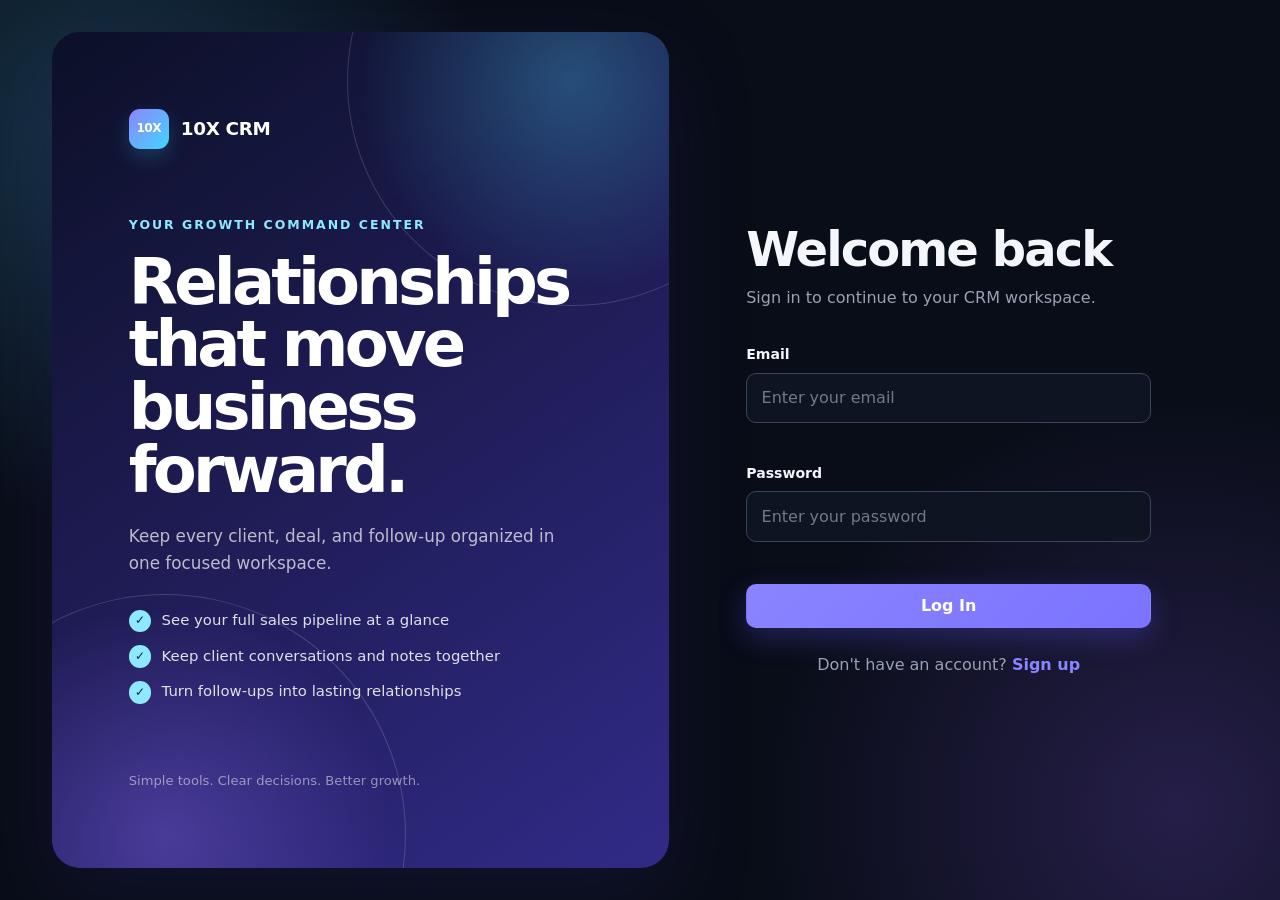
==== commit c159e168: "complete final PRD compliance and cleanup" ====
--- a/index.html
+++ b/index.html
@@ -6,6 +6,7 @@
   <title>10X CRM | Login</title>
   <link rel="stylesheet" href="css/style.css">
   <script src="js/guard.js"></script>
+  <script src="js/common.js" defer></script>
   <script src="js/login.js" defer></script>
 </head>
 <body class="auth-page">
--- a/css/style.css
+++ b/css/style.css
@@ -269,6 +269,39 @@
     background-color 0.18s ease;
 }
 
+.form-select {
+  padding-right: 2.7rem;
+  cursor: pointer;
+  background-image:
+    linear-gradient(
+      45deg,
+      transparent 46%,
+      var(--color-text-muted) 47%,
+      var(--color-text-muted) 56%,
+      transparent 57%
+    ),
+    linear-gradient(
+      -45deg,
+      transparent 46%,
+      var(--color-text-muted) 47%,
+      var(--color-text-muted) 56%,
+      transparent 57%
+    );
+  background-repeat: no-repeat;
+  background-position:
+    calc(100% - 19px) 52%,
+    calc(100% - 13px) 52%;
+  background-size: 7px 7px;
+  -webkit-appearance: none;
+  -moz-appearance: none;
+  appearance: none;
+}
+
+.form-select option {
+  color: var(--color-text);
+  background: var(--color-surface);
+}
+
 .form-input::placeholder {
   color: var(--color-text-muted);
   opacity: 0.72;
@@ -598,10 +631,12 @@
   font-size: 0.86rem;
 }
 
-#theme-toggle::before {
-  margin-right: 0.45rem;
-  content: "◐";
-  font-size: 1rem;
+.navbar-actions .theme-toggle {
+  width: 40px;
+  min-width: 40px;
+  padding: 0;
+  font-size: 1.12rem;
+  line-height: 1;
 }
 
 /* --------------------------------------------------
@@ -702,7 +737,7 @@
 
 .dashboard-grid {
   display: grid;
-  grid-template-columns: minmax(0, 0.9fr) minmax(0, 1.1fr);
+  grid-template-columns: minmax(280px, 0.72fr) minmax(0, 1.28fr);
   gap: 1rem;
   margin-top: 1rem;
 }
@@ -714,7 +749,7 @@
 
 .pipeline-grid {
   display: grid;
-  grid-template-columns: repeat(2, minmax(0, 1fr));
+  grid-template-columns: 1fr;
   gap: 0.75rem;
 }
 
@@ -807,7 +842,7 @@
   grid-template-columns:
     minmax(190px, 1.2fr)
     minmax(340px, 2fr)
-    minmax(190px, 1fr);
+    164px;
   gap: 1.25rem;
   align-items: end;
   margin-top: 2rem;
@@ -859,6 +894,30 @@
   border-color: var(--color-accent);
 }
 
+.status-filter-button[data-status="Contacted"].active {
+  background: var(--color-info);
+  border-color: var(--color-info);
+}
+
+.status-filter-button[data-status="Won"].active {
+  background: var(--color-success);
+  border-color: var(--color-success);
+}
+
+.status-filter-button[data-status="Lost"].active {
+  background: var(--color-error);
+  border-color: var(--color-error);
+}
+
+#sort-clients {
+  font-weight: 650;
+}
+
+.clients-controls > .control-group:last-child {
+  width: 164px;
+  justify-self: end;
+}
+
 .clients-list-section {
   margin-top: 1rem;
 }
@@ -874,7 +933,7 @@
 
 .client-card {
   display: grid;
-  grid-template-columns: auto minmax(0, 1fr) minmax(150px, auto) auto;
+  grid-template-columns: auto minmax(0, 1fr) auto auto;
   align-items: center;
   gap: 1.25rem;
   padding: 1.15rem 1.25rem;
@@ -934,15 +993,80 @@
 }
 
 .client-status-control {
-  min-width: 150px;
+  display: flex;
+  align-items: center;
+  gap: 0.6rem;
+  width: auto;
 }
 
 .client-status-control .form-label {
-  font-size: 0.75rem;
+  margin-bottom: 0;
+  color: var(--color-text-muted);
+  font-size: 0.68rem;
+  letter-spacing: 0.08em;
+  text-transform: uppercase;
+  white-space: nowrap;
 }
 
 .client-status-control .form-select {
-  min-height: 42px;
+  width: 136px;
+  min-height: 40px;
+  padding: 0.5rem 2.25rem 0.5rem 0.75rem;
+  font-size: 0.84rem;
+  background-position:
+    calc(100% - 17px) 52%,
+    calc(100% - 11px) 52%;
+  border-radius: 10px;
+}
+
+.status-select {
+  font-weight: 700;
+}
+
+.status-select-lead {
+  color: var(--color-accent);
+  background-color: var(--color-surface);
+  border-color: rgba(99, 91, 255, 0.32);
+  box-shadow: inset 3px 0 var(--color-accent);
+}
+
+.status-select-contacted {
+  color: var(--color-info);
+  background-color: var(--color-surface);
+  border-color: rgba(11, 143, 207, 0.32);
+  box-shadow: inset 3px 0 var(--color-info);
+}
+
+.status-select-won {
+  color: var(--color-success);
+  background-color: var(--color-surface);
+  border-color: rgba(18, 166, 106, 0.32);
+  box-shadow: inset 3px 0 var(--color-success);
+}
+
+.status-select-lost {
+  color: var(--color-error);
+  background-color: var(--color-surface);
+  border-color: rgba(229, 72, 77, 0.32);
+  box-shadow: inset 3px 0 var(--color-error);
+}
+
+.client-card-actions .btn {
+  min-height: 40px;
+  padding: 0.55rem 0.82rem;
+  font-size: 0.84rem;
+  box-shadow: none;
+}
+
+.client-card-actions .delete-client-button {
+  color: var(--color-error);
+  background: var(--color-error-soft);
+  border-color: transparent;
+}
+
+.client-card-actions .delete-client-button:hover {
+  color: #ffffff;
+  background: var(--color-error);
 }
 
 .client-card-actions {
@@ -1100,6 +1224,13 @@
   margin-top: 1rem;
 }
 
+.reminder-status {
+  min-height: 1.4rem;
+  margin-top: 0.65rem;
+  font-size: 0.82rem;
+  text-align: right;
+}
+
 .client-notes-section {
   margin-top: 2rem;
   box-shadow: var(--shadow-card);
@@ -1147,15 +1278,93 @@
 
 .profile-layout {
   display: grid;
-  grid-template-columns: minmax(0, 1.05fr) minmax(320px, 0.95fr);
+  grid-template-columns: minmax(300px, 0.82fr) minmax(440px, 1.18fr);
   gap: 1rem;
-  align-items: start;
+  align-items: stretch;
   margin-top: 2rem;
 }
 
-.profile-column {
-  display: grid;
+.profile-left-column {
+  display: flex;
+  flex-direction: column;
   gap: 1rem;
+  min-width: 0;
+  height: 100%;
+}
+
+.profile-password {
+  display: flex;
+  flex-direction: column;
+  min-width: 0;
+  height: 100%;
+}
+
+.profile-data {
+  display: flex;
+  align-items: flex-start;
+  flex-direction: column;
+  gap: 1rem;
+  margin-top: auto;
+  padding-top: 1.15rem;
+  padding-bottom: 1.15rem;
+}
+
+.profile-data .section-header {
+  max-width: 720px;
+  margin-bottom: 0;
+}
+
+.profile-data .btn {
+  flex: 0 0 auto;
+}
+
+#change-password-form {
+  display: flex;
+  flex: 1;
+  flex-direction: column;
+}
+
+.profile-password .section-header {
+  margin-bottom: 0.8rem;
+}
+
+#change-password-form .form-group {
+  margin-bottom: 0.4rem;
+}
+
+#change-password-form .form-label {
+  margin-bottom: 0.25rem;
+}
+
+#change-password-form .form-input {
+  min-height: 40px;
+  padding-top: 0.45rem;
+  padding-bottom: 0.45rem;
+}
+
+#change-password-form .error-message {
+  min-height: 1em;
+  margin-top: 0.15rem;
+}
+
+#change-password-form > .btn {
+  align-self: flex-start;
+  margin-top: auto;
+  white-space: nowrap;
+}
+
+#edit-profile-form .form-group {
+  margin-bottom: 0.7rem;
+}
+
+#edit-profile-form .form-actions {
+  margin-top: 1rem;
+}
+
+.profile-overview .form-input {
+  min-height: 44px;
+  padding-top: 0.6rem;
+  padding-bottom: 0.6rem;
 }
 
 .profile-card {
@@ -1269,7 +1478,10 @@
   width: 2.4rem;
   height: 2.4rem;
   color: var(--color-text-muted);
-  font-size: 1.5rem;
+  padding: 0;
+  font-family: Arial, sans-serif;
+  font-size: 1rem;
+  font-weight: 700;
   line-height: 1;
   cursor: pointer;
   background: var(--color-surface-soft);
@@ -1309,6 +1521,40 @@
   border-left: 4px solid var(--color-error);
 }
 
+.toast-ten-x {
+  color: #ffffff;
+  background: linear-gradient(135deg, #372f97, #0b8fcf);
+  border-color: rgba(255, 255, 255, 0.22);
+  box-shadow: 0 18px 45px rgba(35, 44, 124, 0.38);
+}
+
+html[data-ten-x-mode="true"] body {
+  background:
+    radial-gradient(circle at 12% 8%, rgba(66, 213, 255, 0.22), transparent 28rem),
+    radial-gradient(circle at 88% 82%, rgba(138, 132, 255, 0.22), transparent 30rem),
+    var(--color-background);
+}
+
+html[data-ten-x-mode="true"] .brand-mark {
+  background: linear-gradient(135deg, #ff62c0, #42d5ff);
+  box-shadow: 0 0 28px rgba(66, 213, 255, 0.72);
+}
+
+html[data-ten-x-mode="true"] .card {
+  border-color: rgba(99, 91, 255, 0.48);
+}
+
+html[data-ten-x-mode="true"] .page-title {
+  color: transparent;
+  background: linear-gradient(90deg, var(--color-accent), var(--color-info));
+  background-clip: text;
+}
+
+html[data-ten-x-mode="true"] .stat-value,
+html[data-ten-x-mode="true"] .pipeline-value {
+  color: var(--color-accent);
+}
+
 /* --------------------------------------------------
    13. Responsive layout
 -------------------------------------------------- */
@@ -1328,20 +1574,16 @@
 
   .status-filter-group {
     grid-column: 1 / -1;
-  }
-
-  .client-card {
-    grid-template-columns: auto minmax(0, 1fr);
-  }
-
-  .client-status-control,
-  .client-card-actions {
+    grid-row: 2;
+  }
+
+  .clients-controls > .control-group:last-child {
     grid-column: 2;
-  }
-
-  .profile-layout {
-    grid-template-columns: 1fr;
-  }
+    grid-row: 1;
+    width: 100%;
+    justify-self: stretch;
+  }
+
 }
 
 @media (max-width: 820px) {
@@ -1380,8 +1622,22 @@
     grid-template-columns: repeat(2, minmax(0, 1fr));
   }
 
-  .dashboard-grid {
+  .dashboard-grid,
+  .pipeline-grid {
     grid-template-columns: 1fr;
+  }
+
+  .profile-layout {
+    grid-template-columns: 1fr;
+  }
+
+  .profile-left-column,
+  .profile-password {
+    height: auto;
+  }
+
+  .profile-data {
+    margin-top: 0;
   }
 
   .client-details-grid {
@@ -1440,6 +1696,12 @@
     font-size: 0.8rem;
   }
 
+  .navbar-actions .theme-toggle {
+    width: 38px;
+    min-width: 38px;
+    padding: 0;
+  }
+
   .dashboard-header,
   .page-header {
     align-items: stretch;
@@ -1459,12 +1721,34 @@
 
   .stats-grid,
   .clients-controls,
-  .pipeline-grid {
+  .pipeline-grid,
+  .profile-layout {
     grid-template-columns: 1fr;
+  }
+
+  .profile-overview {
+    grid-column: auto;
   }
 
   .status-filter-group {
     grid-column: auto;
+    grid-row: auto;
+  }
+
+  .clients-controls > .control-group:last-child {
+    grid-column: auto;
+    grid-row: auto;
+    width: 100%;
+  }
+
+  #change-password-form > .btn {
+    width: 100%;
+  }
+
+  .profile-data {
+    align-items: stretch;
+    flex-direction: column;
+    gap: 1rem;
   }
 
   .stat-card {
@@ -1507,6 +1791,10 @@
   .client-details-actions .btn,
   .form-actions .btn {
     width: 100%;
+  }
+
+  .reminder-status {
+    text-align: left;
   }
 
   .client-details-identity,
